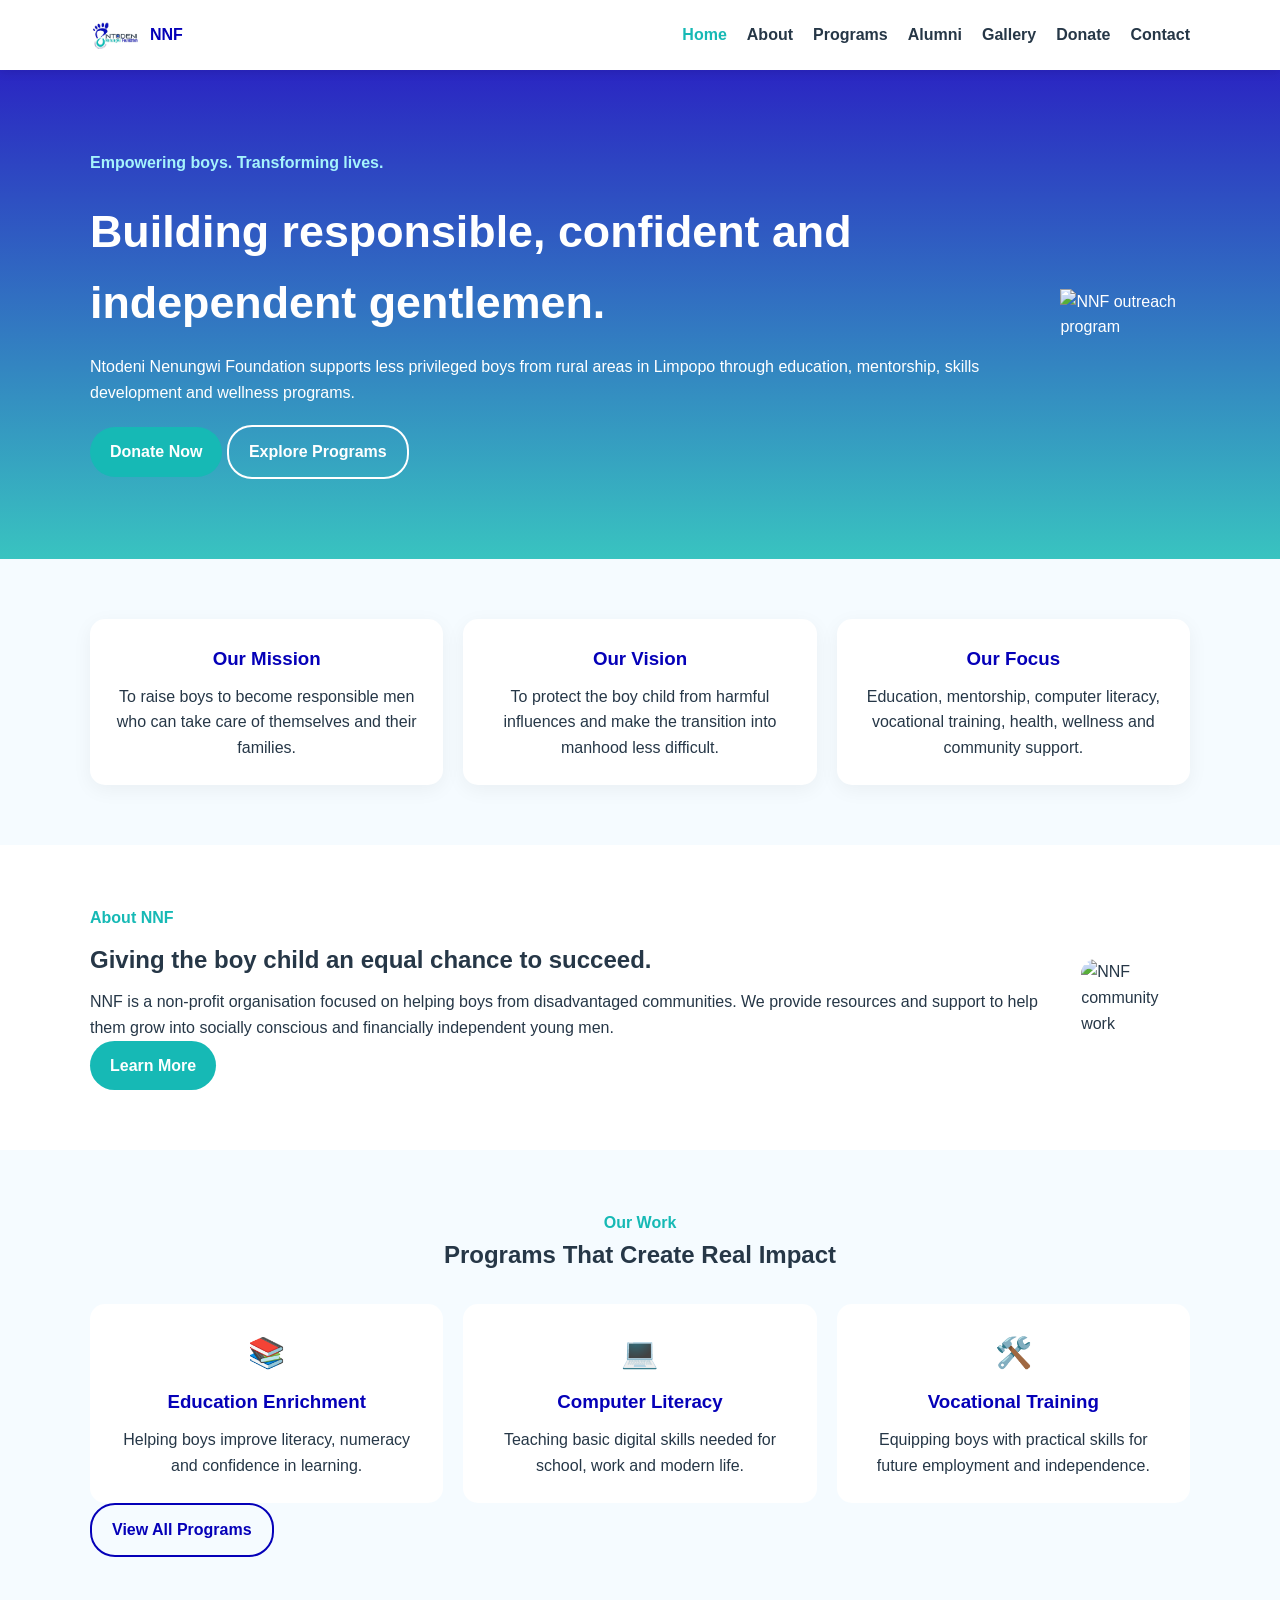
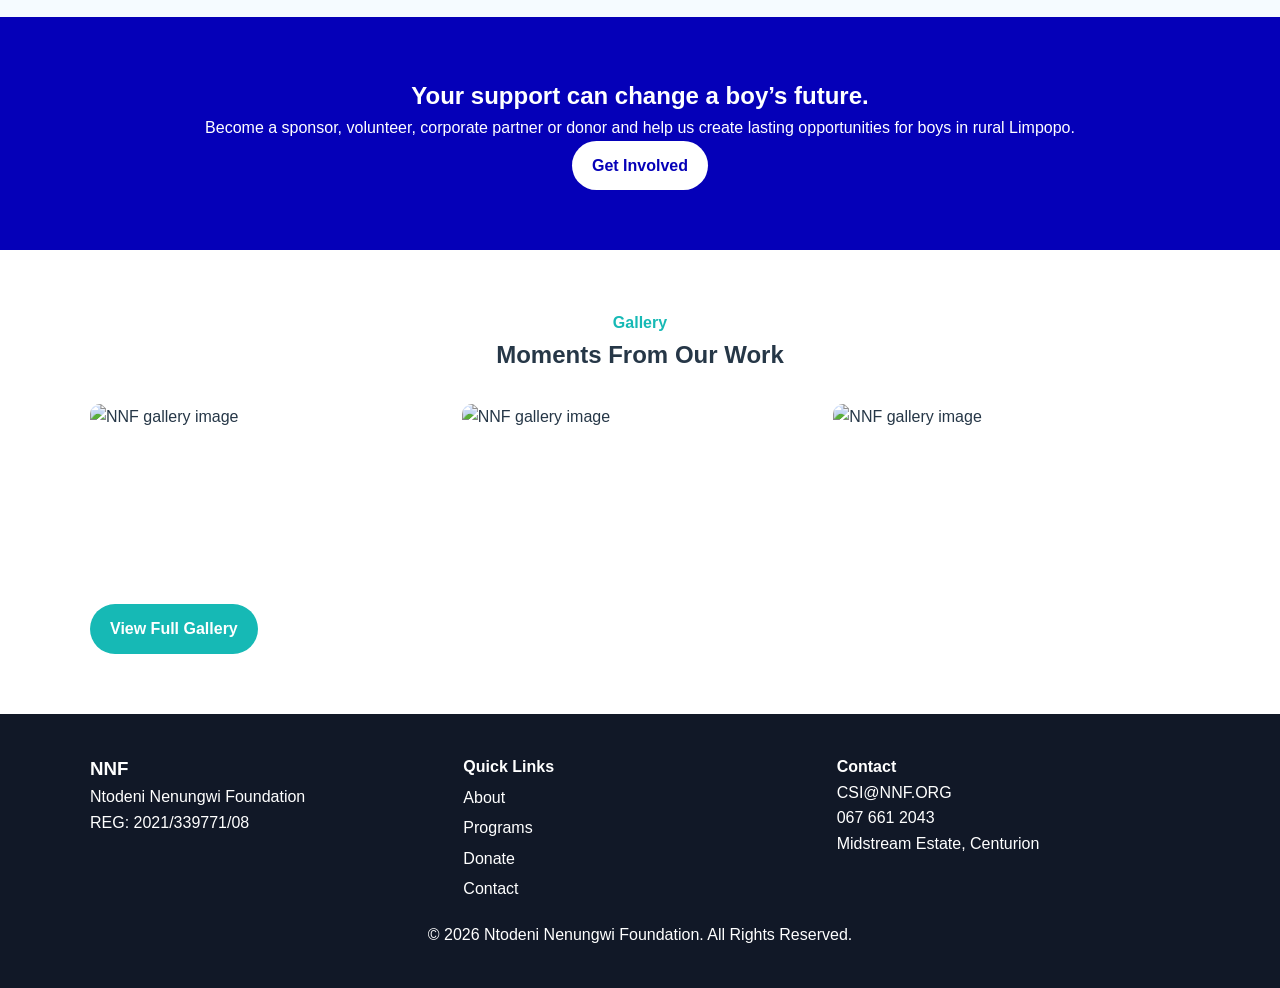
==== index.html @ e8698f86 "Initial NNF website upload" ====
<!DOCTYPE html>
<html lang="en">
<head>
  <meta charset="UTF-8" />
  <meta name="viewport" content="width=device-width, initial-scale=1.0" />
  <title>NNF | Ntodeni Nenungwi Foundation</title>

  <link rel="stylesheet" href="css/style.css" />
</head>
<body>

  <header class="header">
    <div class="container nav-container">
      <a href="index.html" class="logo">
        <img src="images/logo.jpg" alt="NNF Logo">
        <span>NNF</span>
      </a>

      <button class="menu-btn" id="menuBtn">☰</button>

      <nav class="navbar" id="navbar">
        <a href="index.html" class="active">Home</a>
        <a href="about.html">About</a>
        <a href="programs.html">Programs</a>
        <a href="alumni.html">Alumni</a>
        <a href="gallery.html">Gallery</a>
        <a href="donate.html">Donate</a>
        <a href="contact.html">Contact</a>
      </nav>
    </div>
  </header>

  <section class="hero">
    <div class="container hero-content">
      <div class="hero-text">
        <p class="tagline">Empowering boys. Transforming lives.</p>
        <h1>Building responsible, confident and independent gentlemen.</h1>
        <p>
          Ntodeni Nenungwi Foundation supports less privileged boys from rural areas
          in Limpopo through education, mentorship, skills development and wellness programs.
        </p>

        <div class="hero-buttons">
          <a href="donate.html" class="btn primary">Donate Now</a>
          <a href="programs.html" class="btn outline">Explore Programs</a>
        </div>
      </div>

      <div class="hero-image">
        <img src="images/hero.jpg" alt="NNF outreach program">
      </div>
    </div>
  </section>

  <section class="intro">
    <div class="container intro-grid">
      <div class="intro-card">
        <h3>Our Mission</h3>
        <p>To raise boys to become responsible men who can take care of themselves and their families.</p>
      </div>

      <div class="intro-card">
        <h3>Our Vision</h3>
        <p>To protect the boy child from harmful influences and make the transition into manhood less difficult.</p>
      </div>

      <div class="intro-card">
        <h3>Our Focus</h3>
        <p>Education, mentorship, computer literacy, vocational training, health, wellness and community support.</p>
      </div>
    </div>
  </section>

  <section class="about-preview">
    <div class="container split">
      <div>
        <p class="section-label">About NNF</p>
        <h2>Giving the boy child an equal chance to succeed.</h2>
        <p>
          NNF is a non-profit organisation focused on helping boys from disadvantaged
          communities. We provide resources and support to help them grow into socially
          conscious and financially independent young men.
        </p>
        <a href="about.html" class="btn primary">Learn More</a>
      </div>

      <div class="image-box">
        <img src="images/photo1.jpg" alt="NNF community work">
      </div>
    </div>
  </section>

  <section class="programs-preview">
    <div class="container">
      <div class="section-heading">
        <p class="section-label">Our Work</p>
        <h2>Programs That Create Real Impact</h2>
      </div>

      <div class="program-grid">
        <div class="program-card">
          <span>📚</span>
          <h3>Education Enrichment</h3>
          <p>Helping boys improve literacy, numeracy and confidence in learning.</p>
        </div>

        <div class="program-card">
          <span>💻</span>
          <h3>Computer Literacy</h3>
          <p>Teaching basic digital skills needed for school, work and modern life.</p>
        </div>

        <div class="program-card">
          <span>🛠️</span>
          <h3>Vocational Training</h3>
          <p>Equipping boys with practical skills for future employment and independence.</p>
        </div>
      </div>

      <div class="center">
        <a href="programs.html" class="btn outline-dark">View All Programs</a>
      </div>
    </div>
  </section>

  <section class="cta">
    <div class="container">
      <h2>Your support can change a boy’s future.</h2>
      <p>
        Become a sponsor, volunteer, corporate partner or donor and help us create
        lasting opportunities for boys in rural Limpopo.
      </p>
      <a href="donate.html" class="btn light">Get Involved</a>
    </div>
  </section>

  <section class="gallery-preview">
    <div class="container">
      <div class="section-heading">
        <p class="section-label">Gallery</p>
        <h2>Moments From Our Work</h2>
      </div>

      <div class="gallery-grid">
        <img src="images/photo1.jpg" alt="NNF gallery image">
        <img src="images/photo2.jpg" alt="NNF gallery image">
        <img src="images/photo3.jpg" alt="NNF gallery image">
      </div>

      <div class="center">
        <a href="gallery.html" class="btn primary">View Full Gallery</a>
      </div>
    </div>
  </section>

  <footer class="footer">
    <div class="container footer-grid">
      <div>
        <h3>NNF</h3>
        <p>Ntodeni Nenungwi Foundation</p>
        <p>REG: 2021/339771/08</p>
      </div>

      <div>
        <h4>Quick Links</h4>
        <a href="about.html">About</a>
        <a href="programs.html">Programs</a>
        <a href="donate.html">Donate</a>
        <a href="contact.html">Contact</a>
      </div>

      <div>
        <h4>Contact</h4>
        <p>CSI@NNF.ORG</p>
        <p>067 661 2043</p>
        <p>Midstream Estate, Centurion</p>
      </div>
    </div>

    <div class="footer-bottom">
      <p>© <span id="year"></span> Ntodeni Nenungwi Foundation. All Rights Reserved.</p>
    </div>
  </footer>

  <script src="js/script.js"></script>
</body>
</html>
---- css/style.css ----
/* RESET */
* {
  margin: 0;
  padding: 0;
  box-sizing: border-box;
  font-family: "Segoe UI", Arial, sans-serif;
}

body {
  line-height: 1.6;
  color: #263747;
}

/* COLORS */
:root {
  --blue: #0500b8;
  --turquoise: #16b9b5;
  --dark: #1e293b;
  --light: #f5fbff;
}

/* GLOBAL */
.container {
  width: 90%;
  max-width: 1100px;
  margin: auto;
}

img {
  width: 100%;
  display: block;
}

a {
  text-decoration: none;
  color: inherit;
}

/* HEADER */
.header {
  background: white;
  box-shadow: 0 2px 10px rgba(0,0,0,0.1);
  position: sticky;
  top: 0;
  z-index: 1000;
}

.nav-container {
  display: flex;
  justify-content: space-between;
  align-items: center;
  height: 70px;
}

.logo {
  display: flex;
  align-items: center;
  gap: 10px;
  font-weight: bold;
  color: var(--blue);
}

.logo img {
  width: 50px;
}

.navbar {
  display: flex;
  gap: 20px;
}

.navbar a {
  font-weight: 600;
  transition: 0.3s;
}

.navbar a:hover,
.navbar a.active {
  color: var(--turquoise);
}

.menu-btn {
  display: none;
  font-size: 26px;
  background: none;
  border: none;
  cursor: pointer;
}

/* HERO */
.hero {
  background: linear-gradient(rgba(5,0,184,0.85), rgba(22,185,181,0.85)),
              url('../images/hero.jpg') center/cover;
  color: white;
  padding: 80px 0;
}

.hero-content {
  display: flex;
  align-items: center;
  gap: 40px;
}

.hero-text h1 {
  font-size: 2.8rem;
  margin: 15px 0;
}

.hero-text p {
  margin-bottom: 20px;
}

.tagline {
  font-weight: bold;
  color: #a5f3fc;
}

/* BUTTONS */
.btn {
  padding: 12px 20px;
  border-radius: 25px;
  font-weight: bold;
  display: inline-block;
  transition: 0.3s;
}

.primary {
  background: var(--turquoise);
  color: white;
}

.primary:hover {
  background: #0ea5a0;
}

.outline {
  border: 2px solid white;
  color: white;
}

.outline:hover {
  background: white;
  color: var(--blue);
}

.outline-dark {
  border: 2px solid var(--blue);
  color: var(--blue);
}

.outline-dark:hover {
  background: var(--blue);
  color: white;
}

.light {
  background: white;
  color: var(--blue);
}

.light:hover {
  background: #e0f7fa;
}

/* INTRO */
.intro {
  padding: 60px 0;
  background: var(--light);
}

.intro-grid {
  display: grid;
  grid-template-columns: repeat(3, 1fr);
  gap: 20px;
}

.intro-card {
  background: white;
  padding: 25px;
  border-radius: 15px;
  text-align: center;
  box-shadow: 0 5px 20px rgba(0,0,0,0.05);
}

.intro-card h3 {
  color: var(--blue);
  margin-bottom: 10px;
}

/* SPLIT SECTION */
.split {
  display: flex;
  gap: 40px;
  align-items: center;
  padding: 60px 0;
}

.section-label {
  color: var(--turquoise);
  font-weight: bold;
}

.split h2 {
  margin: 10px 0;
}

.image-box img {
  border-radius: 15px;
}

/* PROGRAMS */
.programs-preview {
  padding: 60px 0;
  background: var(--light);
}

.section-heading {
  text-align: center;
  margin-bottom: 30px;
}

.program-grid {
  display: grid;
  grid-template-columns: repeat(3, 1fr);
  gap: 20px;
}

.program-card {
  background: white;
  padding: 25px;
  border-radius: 15px;
  text-align: center;
  transition: 0.3s;
}

.program-card:hover {
  transform: translateY(-5px);
}

.program-card span {
  font-size: 30px;
}

.program-card h3 {
  color: var(--blue);
  margin: 10px 0;
}

/* CTA */
.cta {
  background: var(--blue);
  color: white;
  text-align: center;
  padding: 60px 20px;
}

/* GALLERY */
.gallery-preview {
  padding: 60px 0;
}

.gallery-grid {
  display: grid;
  grid-template-columns: repeat(3, 1fr);
  gap: 15px;
}

.gallery-grid img {
  border-radius: 10px;
  height: 200px;
  object-fit: cover;
}

/* FOOTER */
.footer {
  background: #111827;
  color: white;
  padding: 40px 0;
}

.footer-grid {
  display: grid;
  grid-template-columns: repeat(3, 1fr);
  gap: 20px;
}

.footer a {
  display: block;
  margin-top: 5px;
}

.footer-bottom {
  text-align: center;
  margin-top: 20px;
}

/* RESPONSIVE */
@media (max-width: 900px) {
  .hero-content,
  .split {
    flex-direction: column;
  }

  .intro-grid,
  .program-grid,
  .gallery-grid,
  .footer-grid {
    grid-template-columns: 1fr;
  }

  .navbar {
    display: none;
    flex-direction: column;
    background: white;
    position: absolute;
    top: 70px;
    right: 0;
    width: 200px;
    padding: 20px;
  }

  .navbar.active {
    display: flex;
  }

  .menu-btn {
    display: block;
  }
}
.hidden {
  opacity: 0;
  transform: translateY(25px);
  transition: 0.6s ease;
}

.show {
  opacity: 1;
  transform: translateY(0);
}
.page-hero {
  background: linear-gradient(rgba(5,0,184,0.86), rgba(22,185,181,0.86)),
              url('../images/hero.jpg') center/cover;
  color: white;
  padding: 90px 0;
  text-align: center;
}

.page-hero h1 {
  font-size: 2.8rem;
  margin: 10px 0;
}.full-gallery {
  padding: 60px 0;
  background: var(--light);
}

.gallery-filter {
  display: flex;
  justify-content: center;
  gap: 12px;
  flex-wrap: wrap;
  margin-bottom: 30px;
}

.filter-btn {
  border: 2px solid var(--blue);
  background: white;
  color: var(--blue);
  padding: 10px 18px;
  border-radius: 25px;
  font-weight: bold;
  cursor: pointer;
  transition: 0.3s;
}

.filter-btn:hover,
.filter-btn.active {
  background: var(--blue);
  color: white;
}

.full-gallery-grid {
  display: grid;
  grid-template-columns: repeat(3, 1fr);
  gap: 18px;
}

.full-gallery-grid img {
  height: 260px;
  object-fit: cover;
  border-radius: 15px;
  cursor: pointer;
  transition: 0.3s;
}

.full-gallery-grid img:hover {
  transform: scale(1.03);
}

.full-gallery-grid img.hide {
  display: none;
}

@media (max-width: 900px) {
  .full-gallery-grid {
    grid-template-columns: 1fr;
  }
}.alumni-section {
  padding: 60px 0;
}

.alumni-grid {
  display: grid;
  grid-template-columns: repeat(3, 1fr);
  gap: 25px;
}

.alumni-card {
  background: white;
  border-radius: 18px;
  overflow: hidden;
  box-shadow: 0 8px 25px rgba(0,0,0,0.08);
}

.alumni-card img {
  height: 260px;
  object-fit: cover;
}

.alumni-card div {
  padding: 22px;
}

.alumni-card h3 {
  color: var(--blue);
}

.alumni-role {
  color: var(--turquoise);
  font-weight: bold;
  margin: 6px 0 10px;
}

@media (max-width: 900px) {
  .alumni-grid {
    grid-template-columns: 1fr;
  }
}.donate-section {
  padding: 60px 0;
  background: var(--light);
}

.donate-grid {
  display: grid;
  grid-template-columns: repeat(3, 1fr);
  gap: 25px;
}

.donate-card {
  background: white;
  padding: 30px;
  border-radius: 18px;
  box-shadow: 0 8px 25px rgba(0,0,0,0.08);
  text-align: center;
}

.donate-card h2 {
  color: var(--blue);
  margin-bottom: 10px;
}

.donate-card h3 {
  color: var(--turquoise);
  font-size: 1.6rem;
  margin-bottom: 15px;
}

.donate-card p {
  margin-bottom: 20px;
}

.donate-card.featured {
  background: linear-gradient(135deg, var(--blue), var(--turquoise));
  color: white;
  transform: scale(1.04);
}

.donate-card.featured h2,
.donate-card.featured h3 {
  color: white;
}

.custom-list {
  margin-left: 20px;
}

.custom-list li {
  margin-bottom: 10px;
  font-weight: 500;
}

.bank-section {
  padding: 60px 0;
  background: var(--light);
}

.bank-card {
  max-width: 750px;
  margin: auto;
  background: white;
  padding: 35px;
  border-radius: 18px;
  box-shadow: 0 8px 25px rgba(0,0,0,0.08);
}

.bank-card h2 {
  color: var(--blue);
  margin-bottom: 10px;
}

.bank-details {
  margin: 20px 0;
  padding: 20px;
  border-left: 5px solid var(--turquoise);
  background: #f8ffff;
}

.small-note {
  font-size: 0.9rem;
  color: #64748b;
}

@media (max-width: 900px) {
  .donate-grid {
    grid-template-columns: 1fr;
  }

  .donate-card.featured {
    transform: scale(1);
  }
}.privacy-section {
  padding: 60px 0;
  background: var(--light);
}

.privacy-card {
  background: white;
  padding: 35px;
  border-radius: 18px;
  box-shadow: 0 8px 25px rgba(0,0,0,0.08);
  max-width: 900px;
}

.privacy-card h2,
.privacy-card h3 {
  color: var(--blue);
  margin-bottom: 10px;
}

.privacy-card h3 {
  margin-top: 25px;
}

.privacy-card a {
  color: var(--turquoise);
  font-weight: bold;
}.lightbox {
  display: none;
  position: fixed;
  z-index: 9999;
  inset: 0;
  background: rgba(0, 0, 0, 0.92);
  justify-content: center;
  align-items: center;
  flex-direction: column;
  padding: 20px;
}

.lightbox.active {
  display: flex;
}

.lightbox img {
  max-width: 90%;
  max-height: 78vh;
  object-fit: contain;
  border-radius: 10px;
}

.close-lightbox {
  position: absolute;
  top: 20px;
  right: 35px;
  color: white;
  font-size: 45px;
  cursor: pointer;
}

.download-btn {
  margin-top: 20px;
  background: var(--turquoise);
  color: white;
  padding: 12px 22px;
  border-radius: 25px;
  font-weight: bold;
}

.download-btn:hover {
  background: white;
  color: var(--blue);
}
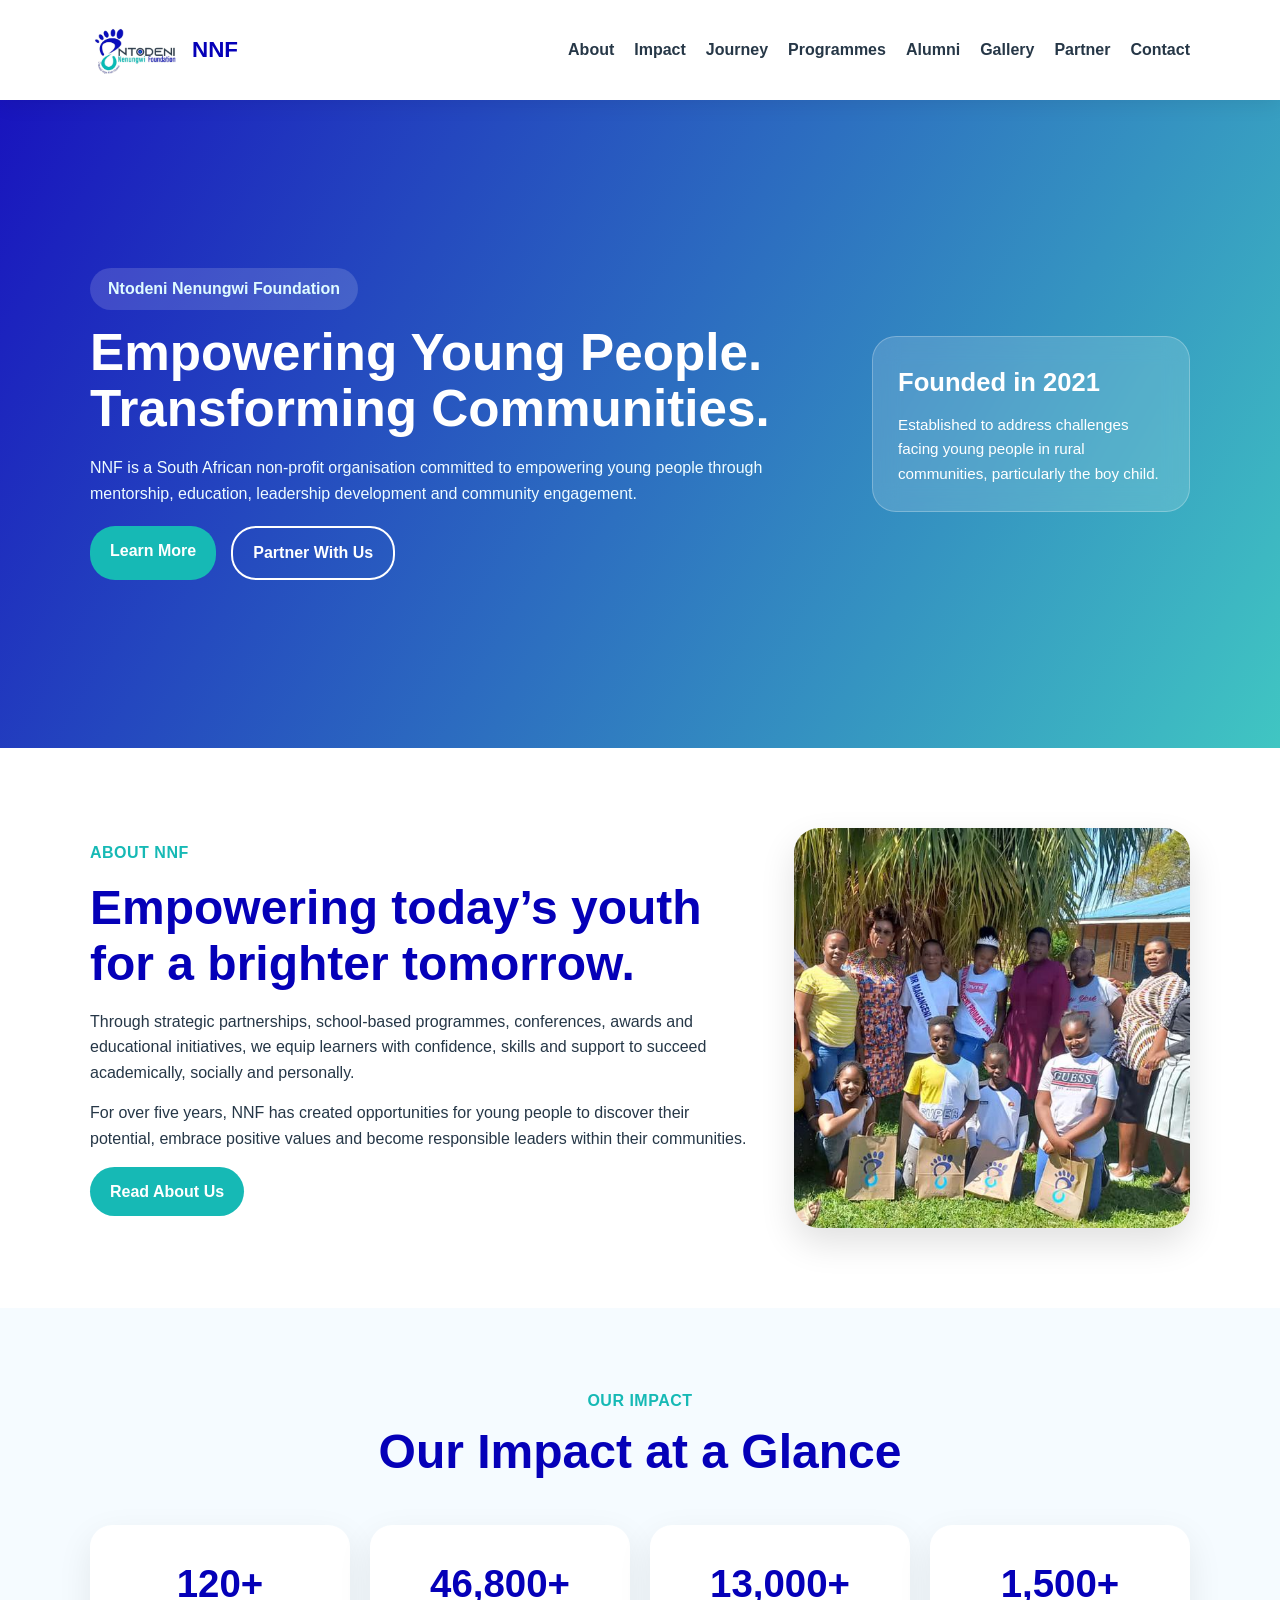
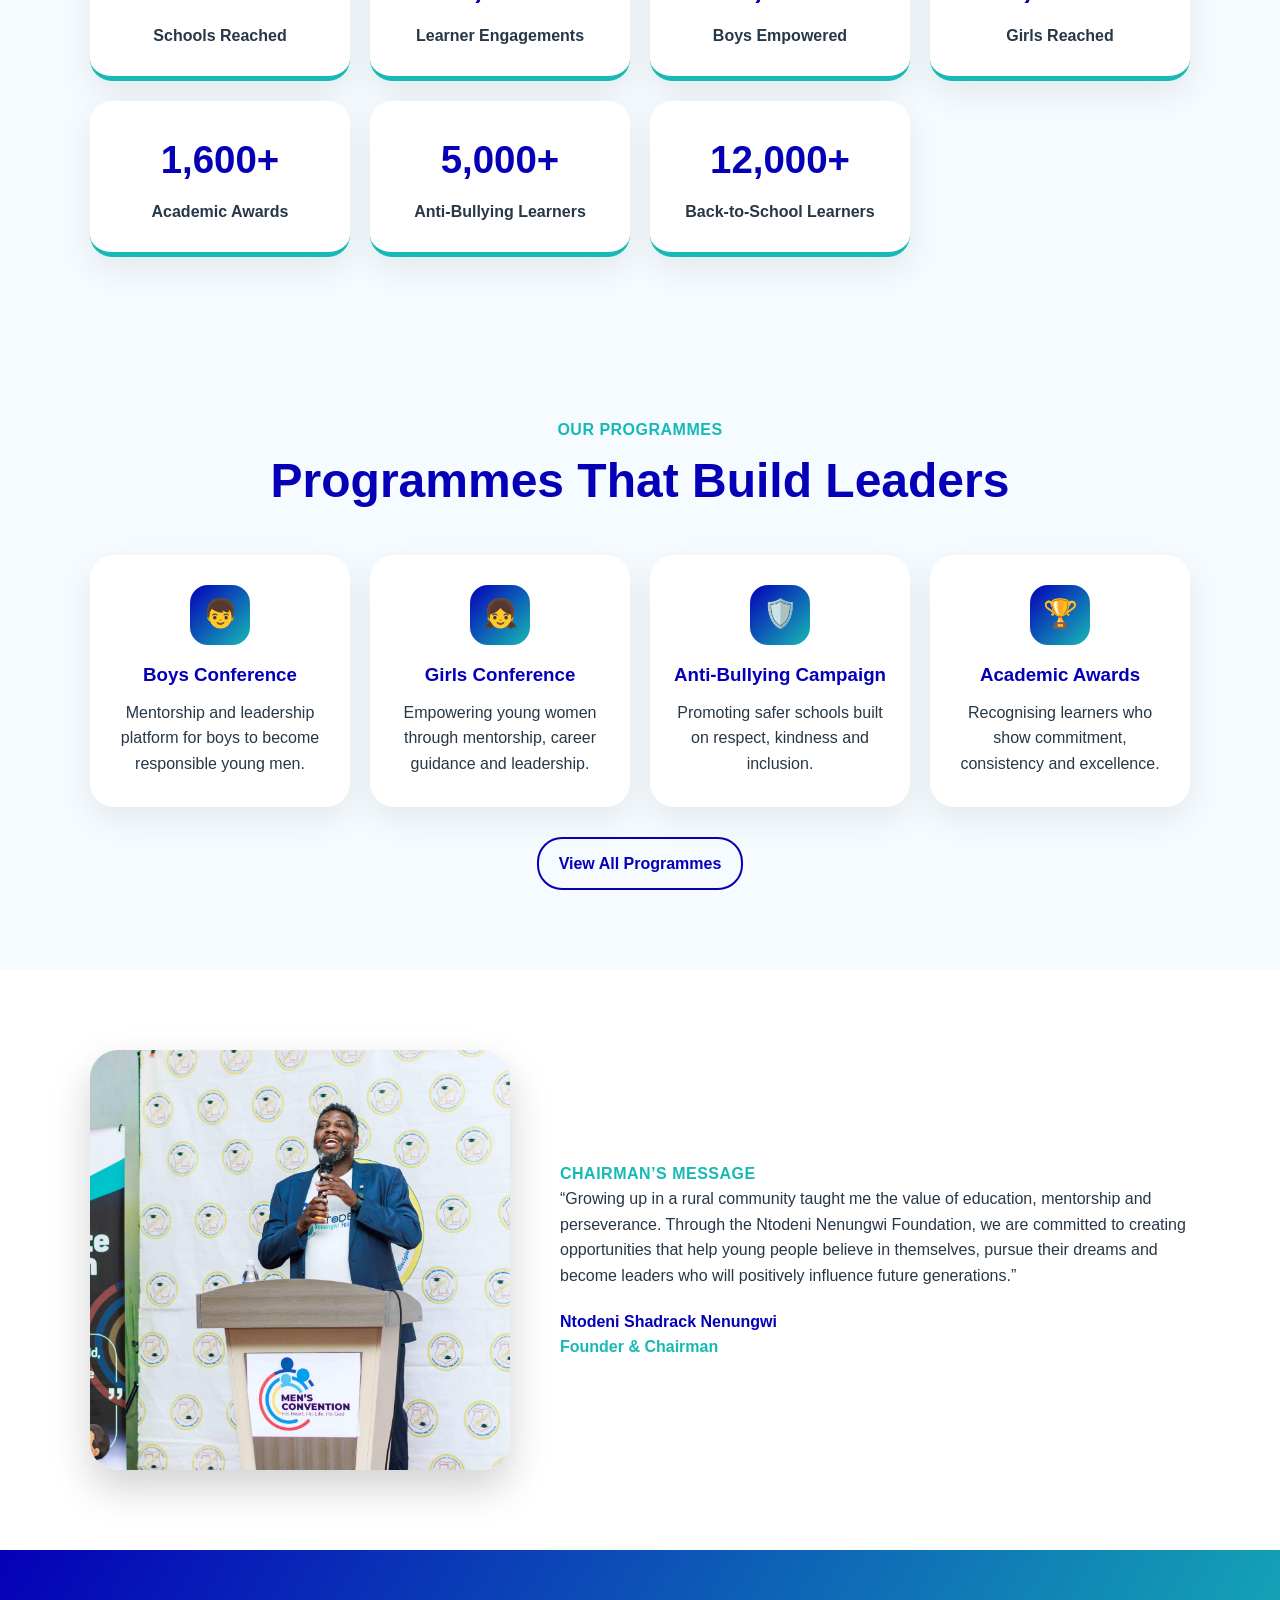
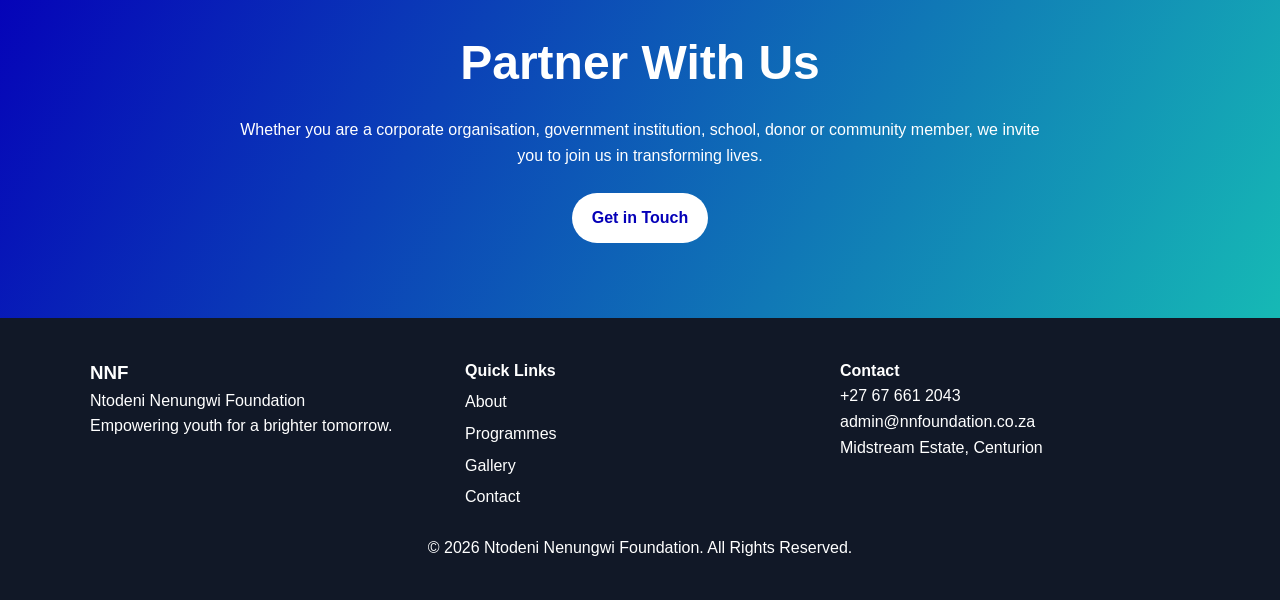
==== commit 12a1d088: "Complete NNF website updates and gallery" ====
--- a/index.html
+++ b/index.html
@@ -4,184 +4,202 @@
   <meta charset="UTF-8" />
   <meta name="viewport" content="width=device-width, initial-scale=1.0" />
   <title>NNF | Ntodeni Nenungwi Foundation</title>
-
   <link rel="stylesheet" href="css/style.css" />
 </head>
 <body>
 
-  <header class="header">
-    <div class="container nav-container">
-      <a href="index.html" class="logo">
-        <img src="images/logo.jpg" alt="NNF Logo">
-        <span>NNF</span>
-      </a>
-
-      <button class="menu-btn" id="menuBtn">☰</button>
-
-      <nav class="navbar" id="navbar">
-        <a href="index.html" class="active">Home</a>
-        <a href="about.html">About</a>
-        <a href="programs.html">Programs</a>
-        <a href="alumni.html">Alumni</a>
-        <a href="gallery.html">Gallery</a>
-        <a href="donate.html">Donate</a>
-        <a href="contact.html">Contact</a>
-      </nav>
-    </div>
-  </header>
-
-  <section class="hero">
-    <div class="container hero-content">
-      <div class="hero-text">
-        <p class="tagline">Empowering boys. Transforming lives.</p>
-        <h1>Building responsible, confident and independent gentlemen.</h1>
-        <p>
-          Ntodeni Nenungwi Foundation supports less privileged boys from rural areas
-          in Limpopo through education, mentorship, skills development and wellness programs.
-        </p>
-
-        <div class="hero-buttons">
-          <a href="donate.html" class="btn primary">Donate Now</a>
-          <a href="programs.html" class="btn outline">Explore Programs</a>
-        </div>
-      </div>
-
-      <div class="hero-image">
-        <img src="images/hero.jpg" alt="NNF outreach program">
-      </div>
-    </div>
-  </section>
-
-  <section class="intro">
-    <div class="container intro-grid">
-      <div class="intro-card">
-        <h3>Our Mission</h3>
-        <p>To raise boys to become responsible men who can take care of themselves and their families.</p>
-      </div>
-
-      <div class="intro-card">
-        <h3>Our Vision</h3>
-        <p>To protect the boy child from harmful influences and make the transition into manhood less difficult.</p>
-      </div>
-
-      <div class="intro-card">
-        <h3>Our Focus</h3>
-        <p>Education, mentorship, computer literacy, vocational training, health, wellness and community support.</p>
-      </div>
-    </div>
-  </section>
-
-  <section class="about-preview">
-    <div class="container split">
-      <div>
-        <p class="section-label">About NNF</p>
-        <h2>Giving the boy child an equal chance to succeed.</h2>
-        <p>
-          NNF is a non-profit organisation focused on helping boys from disadvantaged
-          communities. We provide resources and support to help them grow into socially
-          conscious and financially independent young men.
-        </p>
+<header class="header">
+  <div class="container nav-container">
+    <a href="index.html" class="logo">
+      <img src="images/logo.jpg" alt="NNF Logo">
+      <span>NNF</span>
+    </a>
+
+    <button class="menu-btn" id="menuBtn">☰</button>
+
+    <nav class="navbar" id="navbar">
+      <a href="about.html">About</a>
+      <a href="impact.html">Impact</a>
+      <a href="journey.html">Journey</a>
+      <a href="programs.html">Programmes</a>
+      <a href="alumni.html">Alumni</a>
+      <a href="gallery.html">Gallery</a>
+      <a href="donate.html">Partner</a>
+      <a href="contact.html">Contact</a>
+    </nav>
+  </div>
+</header>
+
+<section class="new-hero">
+  <div class="container new-hero-grid">
+    <div class="new-hero-text">
+      <p class="tagline">Ntodeni Nenungwi Foundation</p>
+      <h1>Empowering Young People. Transforming Communities.</h1>
+      <p>
+        NNF is a South African non-profit organisation committed to empowering
+        young people through mentorship, education, leadership development and
+        community engagement.
+      </p>
+
+      <div class="hero-buttons">
         <a href="about.html" class="btn primary">Learn More</a>
-      </div>
-
-      <div class="image-box">
-        <img src="images/photo1.jpg" alt="NNF community work">
-      </div>
-    </div>
-  </section>
-
-  <section class="programs-preview">
-    <div class="container">
-      <div class="section-heading">
-        <p class="section-label">Our Work</p>
-        <h2>Programs That Create Real Impact</h2>
-      </div>
-
-      <div class="program-grid">
-        <div class="program-card">
-          <span>📚</span>
-          <h3>Education Enrichment</h3>
-          <p>Helping boys improve literacy, numeracy and confidence in learning.</p>
-        </div>
-
-        <div class="program-card">
-          <span>💻</span>
-          <h3>Computer Literacy</h3>
-          <p>Teaching basic digital skills needed for school, work and modern life.</p>
-        </div>
-
-        <div class="program-card">
-          <span>🛠️</span>
-          <h3>Vocational Training</h3>
-          <p>Equipping boys with practical skills for future employment and independence.</p>
-        </div>
-      </div>
-
-      <div class="center">
-        <a href="programs.html" class="btn outline-dark">View All Programs</a>
-      </div>
-    </div>
-  </section>
-
-  <section class="cta">
-    <div class="container">
-      <h2>Your support can change a boy’s future.</h2>
-      <p>
-        Become a sponsor, volunteer, corporate partner or donor and help us create
-        lasting opportunities for boys in rural Limpopo.
-      </p>
-      <a href="donate.html" class="btn light">Get Involved</a>
-    </div>
-  </section>
-
-  <section class="gallery-preview">
-    <div class="container">
-      <div class="section-heading">
-        <p class="section-label">Gallery</p>
-        <h2>Moments From Our Work</h2>
-      </div>
-
-      <div class="gallery-grid">
-        <img src="images/photo1.jpg" alt="NNF gallery image">
-        <img src="images/photo2.jpg" alt="NNF gallery image">
-        <img src="images/photo3.jpg" alt="NNF gallery image">
-      </div>
-
-      <div class="center">
-        <a href="gallery.html" class="btn primary">View Full Gallery</a>
-      </div>
-    </div>
-  </section>
-
-  <footer class="footer">
-    <div class="container footer-grid">
-      <div>
-        <h3>NNF</h3>
-        <p>Ntodeni Nenungwi Foundation</p>
-        <p>REG: 2021/339771/08</p>
-      </div>
-
-      <div>
-        <h4>Quick Links</h4>
-        <a href="about.html">About</a>
-        <a href="programs.html">Programs</a>
-        <a href="donate.html">Donate</a>
-        <a href="contact.html">Contact</a>
-      </div>
-
-      <div>
-        <h4>Contact</h4>
-        <p>CSI@NNF.ORG</p>
-        <p>067 661 2043</p>
-        <p>Midstream Estate, Centurion</p>
-      </div>
-    </div>
-
-    <div class="footer-bottom">
-      <p>© <span id="year"></span> Ntodeni Nenungwi Foundation. All Rights Reserved.</p>
-    </div>
-  </footer>
-
-  <script src="js/script.js"></script>
+        <a href="donate.html" class="btn outline">Partner With Us</a>
+      </div>
+    </div>
+
+    <div class="new-hero-card">
+      <h3>Founded in 2021</h3>
+      <p>
+        Established to address challenges facing young people in rural communities,
+        particularly the boy child.
+      </p>
+    </div>
+  </div>
+</section>
+
+<section class="home-about">
+  <div class="container split">
+    <div>
+      <p class="section-label">About NNF</p>
+      <h2>Empowering today’s youth for a brighter tomorrow.</h2>
+      <p>
+        Through strategic partnerships, school-based programmes, conferences,
+        awards and educational initiatives, we equip learners with confidence,
+        skills and support to succeed academically, socially and personally.
+      </p>
+      <p>
+        For over five years, NNF has created opportunities for young people to
+        discover their potential, embrace positive values and become responsible
+        leaders within their communities.
+      </p>
+      <a href="about.html" class="btn primary">Read About Us</a>
+    </div>
+
+    <div class="image-box">
+      <img src="images/gallery/magazine/WhatsApp Image 2021-11-11 at 18.12.09.jpeg" alt="NNF youth empowerment">
+    </div>
+  </div>
+</section>
+
+<section class="impact-section">
+  <div class="container">
+    <div class="section-heading">
+      <p class="section-label">Our Impact</p>
+      <h2>Our Impact at a Glance</h2>
+    </div>
+
+    <div class="impact-grid">
+      <div class="impact-card"><h3>120+</h3><p>Schools Reached</p></div>
+      <div class="impact-card"><h3>46,800+</h3><p>Learner Engagements</p></div>
+      <div class="impact-card"><h3>13,000+</h3><p>Boys Empowered</p></div>
+      <div class="impact-card"><h3>1,500+</h3><p>Girls Reached</p></div>
+      <div class="impact-card"><h3>1,600+</h3><p>Academic Awards</p></div>
+      <div class="impact-card"><h3>5,000+</h3><p>Anti-Bullying Learners</p></div>
+      <div class="impact-card"><h3>12,000+</h3><p>Back-to-School Learners</p></div>
+    </div>
+  </div>
+</section>
+
+<section class="programs-preview">
+  <div class="container">
+    <div class="section-heading">
+      <p class="section-label">Our Programmes</p>
+      <h2>Programmes That Build Leaders</h2>
+    </div>
+
+    <div class="home-program-grid">
+<div class="home-program-card">
+        <span>👦</span>
+        <h3>Boys Conference</h3>
+        <p>Mentorship and leadership platform for boys to become responsible young men.</p>
+      </div>
+
+      <div class="program-card">
+        <span>👧</span>
+        <h3>Girls Conference</h3>
+        <p>Empowering young women through mentorship, career guidance and leadership.</p>
+      </div>
+
+      <div class="program-card">
+        <span>🛡️</span>
+        <h3>Anti-Bullying Campaign</h3>
+        <p>Promoting safer schools built on respect, kindness and inclusion.</p>
+      </div>
+
+      <div class="program-card">
+        <span>🏆</span>
+        <h3>Academic Awards</h3>
+        <p>Recognising learners who show commitment, consistency and excellence.</p>
+      </div>
+    </div>
+
+    <div class="center">
+      <a href="programs.html" class="btn outline-dark">View All Programmes</a>
+    </div>
+  </div>
+</section>
+
+<section class="chairman-home">
+  <div class="container chairman-home-grid">
+    <div class="chairman-home-img">
+      <img src="images/1002786021.jpg" alt="Ntodeni Shadrack Nenungwi">
+    </div>
+
+    <div>
+      <p class="section-label">Chairman’s Message</p>
+      <p>
+        “Growing up in a rural community taught me the value of education,
+        mentorship and perseverance. Through the Ntodeni Nenungwi Foundation,
+        we are committed to creating opportunities that help young people believe
+        in themselves, pursue their dreams and become leaders who will positively
+        influence future generations.”
+      </p>
+      <h4>Ntodeni Shadrack Nenungwi</h4>
+      <p class="chairman-title">Founder & Chairman</p>
+    </div>
+  </div>
+</section>
+
+<section class="cta">
+  <div class="container">
+    <h2>Partner With Us</h2>
+    <p>
+      Whether you are a corporate organisation, government institution, school,
+      donor or community member, we invite you to join us in transforming lives.
+    </p>
+    <a href="contact.html" class="btn light">Get in Touch</a>
+  </div>
+</section>
+
+<footer class="footer">
+  <div class="container footer-grid">
+    <div>
+      <h3>NNF</h3>
+      <p>Ntodeni Nenungwi Foundation</p>
+      <p>Empowering youth for a brighter tomorrow.</p>
+    </div>
+
+    <div>
+      <h4>Quick Links</h4>
+      <a href="about.html">About</a>
+      <a href="programs.html">Programmes</a>
+      <a href="gallery.html">Gallery</a>
+      <a href="contact.html">Contact</a>
+    </div>
+
+    <div>
+      <h4>Contact</h4>
+      <p>+27 67 661 2043</p>
+      <p>admin@nnfoundation.co.za</p>
+      <p>Midstream Estate, Centurion</p>
+    </div>
+  </div>
+
+  <div class="footer-bottom">
+    <p>© <span id="year"></span> Ntodeni Nenungwi Foundation. All Rights Reserved.</p>
+  </div>
+</footer>
+
+<script src="js/script.js"></script>
 </body>
 </html>
--- a/css/style.css
+++ b/css/style.css
@@ -11,7 +11,6 @@
   color: #263747;
 }
 
-/* COLORS */
 :root {
   --blue: #0500b8;
   --turquoise: #16b9b5;
@@ -19,7 +18,6 @@
   --light: #f5fbff;
 }
 
-/* GLOBAL */
 .container {
   width: 90%;
   max-width: 1100px;
@@ -39,7 +37,7 @@
 /* HEADER */
 .header {
   background: white;
-  box-shadow: 0 2px 10px rgba(0,0,0,0.1);
+  box-shadow: 0 4px 20px rgba(0,0,0,0.08);
   position: sticky;
   top: 0;
   z-index: 1000;
@@ -49,19 +47,26 @@
   display: flex;
   justify-content: space-between;
   align-items: center;
-  height: 70px;
+  height: 100px;
 }
 
 .logo {
   display: flex;
   align-items: center;
-  gap: 10px;
+  gap: 12px;
   font-weight: bold;
   color: var(--blue);
 }
 
 .logo img {
-  width: 50px;
+  width: 90px;
+  height: 90px;
+  object-fit: contain;
+}
+
+.logo span {
+  font-size: 1.4rem;
+  font-weight: 800;
 }
 
 .navbar {
@@ -70,7 +75,7 @@
 }
 
 .navbar a {
-  font-weight: 600;
+  font-weight: 700;
   transition: 0.3s;
 }
 
@@ -81,38 +86,10 @@
 
 .menu-btn {
   display: none;
-  font-size: 26px;
+  font-size: 28px;
   background: none;
   border: none;
   cursor: pointer;
-}
-
-/* HERO */
-.hero {
-  background: linear-gradient(rgba(5,0,184,0.85), rgba(22,185,181,0.85)),
-              url('../images/hero.jpg') center/cover;
-  color: white;
-  padding: 80px 0;
-}
-
-.hero-content {
-  display: flex;
-  align-items: center;
-  gap: 40px;
-}
-
-.hero-text h1 {
-  font-size: 2.8rem;
-  margin: 15px 0;
-}
-
-.hero-text p {
-  margin-bottom: 20px;
-}
-
-.tagline {
-  font-weight: bold;
-  color: #a5f3fc;
 }
 
 /* BUTTONS */
@@ -162,32 +139,107 @@
   background: #e0f7fa;
 }
 
-/* INTRO */
-.intro {
-  padding: 60px 0;
-  background: var(--light);
-}
-
-.intro-grid {
-  display: grid;
-  grid-template-columns: repeat(3, 1fr);
-  gap: 20px;
-}
-
-.intro-card {
-  background: white;
+.tagline {
+  font-weight: bold;
+  color: #a5f3fc;
+}
+
+.section-label {
+  color: var(--turquoise);
+  font-weight: bold;
+  text-transform: uppercase;
+  letter-spacing: 0.5px;
+}
+
+.section-heading {
+  text-align: center;
+  margin-bottom: 35px;
+}
+
+.section-heading h2 {
+  color: var(--blue);
+  font-size: clamp(2rem, 4vw, 3rem);
+}
+
+.center {
+  text-align: center;
+  margin-top: 30px;
+}
+
+/* HOME HERO */
+.new-hero {
+  min-height: 72vh;
+  background:
+    linear-gradient(120deg, rgba(5,0,184,0.92), rgba(22,185,181,0.82)),
+    url("../images/hero.jpg") center/cover no-repeat;
+  color: white;
+  display: flex;
+  align-items: center;
+  padding: 50px 0;
+}
+
+.new-hero-grid {
+  display: grid;
+  grid-template-columns: 1.4fr 0.6fr;
+  gap: 40px;
+  align-items: center;
+}
+
+.new-hero-text {
+  max-width: 720px;
+}
+
+.new-hero-text .tagline {
+  display: inline-block;
+  background: rgba(255,255,255,0.15);
+  color: #dffcff;
+  padding: 8px 18px;
+  border-radius: 30px;
+  margin-bottom: 15px;
+}
+
+.new-hero-text h1 {
+  font-size: clamp(2.2rem, 4vw, 4rem);
+  line-height: 1.1;
+  margin-bottom: 18px;
+  font-weight: 900;
+}
+
+.new-hero-text p {
+  font-size: 1rem;
+  margin-bottom: 20px;
+  color: #eefcff;
+}
+
+.hero-buttons {
+  display: flex;
+  gap: 15px;
+  flex-wrap: wrap;
+}
+
+.new-hero-card {
+  background: rgba(255,255,255,0.15);
+  backdrop-filter: blur(12px);
+  border: 1px solid rgba(255,255,255,0.25);
+  border-radius: 24px;
   padding: 25px;
-  border-radius: 15px;
-  text-align: center;
-  box-shadow: 0 5px 20px rgba(0,0,0,0.05);
-}
-
-.intro-card h3 {
-  color: var(--blue);
+}
+
+.new-hero-card h3 {
+  font-size: 1.6rem;
   margin-bottom: 10px;
 }
 
-/* SPLIT SECTION */
+.new-hero-card p {
+  font-size: 0.95rem;
+}
+
+/* HOME ABOUT */
+.home-about {
+  padding: 80px 0;
+  background: white;
+}
+
 .split {
   display: flex;
   gap: 40px;
@@ -195,151 +247,193 @@
   padding: 60px 0;
 }
 
-.section-label {
-  color: var(--turquoise);
-  font-weight: bold;
-}
-
+.home-about .split {
+  padding: 0;
+}
+
+.home-about h2,
 .split h2 {
-  margin: 10px 0;
+  color: var(--blue);
+  font-size: clamp(2rem, 4vw, 3rem);
+  line-height: 1.15;
+  margin: 12px 0 18px;
+}
+
+.home-about p {
+  margin-bottom: 15px;
 }
 
 .image-box img {
   border-radius: 15px;
 }
 
+.home-about .image-box img {
+  height: 400px;
+  object-fit: cover;
+  border-radius: 25px;
+  box-shadow: 0 15px 35px rgba(0,0,0,0.12);
+}
+
+/* IMPACT */
+.impact-section {
+  padding: 80px 0;
+  background: var(--light);
+}
+
+.impact-grid {
+  display: grid;
+  grid-template-columns: repeat(4, 1fr);
+  gap: 20px;
+}
+
+.impact-card {
+  background: white;
+  padding: 28px 18px;
+  text-align: center;
+  border-radius: 22px;
+  box-shadow: 0 12px 35px rgba(0,0,0,0.08);
+  border-bottom: 5px solid var(--turquoise);
+}
+
+.impact-card h3 {
+  color: var(--blue);
+  font-size: 2.4rem;
+  margin-bottom: 8px;
+}
+
+.impact-card p {
+  font-weight: 700;
+}
+
 /* PROGRAMS */
 .programs-preview {
+  padding: 80px 0;
+  background: var(--light);
+}
+
+.program-grid,
+.home-program-grid {
+  display: grid;
+  grid-template-columns: repeat(4, 1fr);
+  gap: 20px;
+}
+
+.program-card,
+.home-program-card {
+  background: white;
+  padding: 30px 22px;
+  border-radius: 24px;
+  text-align: center;
+  transition: 0.3s;
+  box-shadow: 0 12px 35px rgba(0,0,0,0.08);
+}
+
+.program-card:hover,
+.home-program-card:hover {
+  transform: translateY(-5px);
+}
+
+.program-card span,
+.home-program-card span {
+  width: 60px;
+  height: 60px;
+  display: grid;
+  place-items: center;
+  margin: 0 auto 15px;
+  background: linear-gradient(135deg, var(--blue), var(--turquoise));
+  border-radius: 18px;
+  font-size: 28px;
+}
+
+.program-card h3,
+.home-program-card h3 {
+  color: var(--blue);
+  margin-bottom: 10px;
+}
+
+/* CHAIRMAN HOME */
+.chairman-home {
+  padding: 80px 0;
+  background: white;
+}
+
+.chairman-home-grid {
+  display: grid;
+  grid-template-columns: 0.8fr 1.2fr;
+  gap: 50px;
+  align-items: center;
+}
+
+.chairman-home-img img {
+  height: 420px;
+  object-fit: cover;
+  border-radius: 28px;
+  box-shadow: 0 18px 40px rgba(0,0,0,0.18);
+}
+
+.chairman-home h2 {
+  color: var(--blue);
+  font-size: clamp(2rem, 4vw, 3rem);
+  margin: 12px 0 20px;
+}
+
+.chairman-home h4 {
+  color: var(--blue);
+  margin-top: 20px;
+}
+
+.chairman-title {
+  color: var(--turquoise);
+  font-weight: 800;
+}
+
+/* INTRO */
+.intro {
   padding: 60px 0;
   background: var(--light);
 }
 
-.section-heading {
-  text-align: center;
-  margin-bottom: 30px;
-}
-
-.program-grid {
+.intro-grid {
   display: grid;
   grid-template-columns: repeat(3, 1fr);
-  gap: 20px;
-}
-
-.program-card {
+  gap: 25px;
+}
+
+.intro-card {
   background: white;
   padding: 25px;
-  border-radius: 15px;
-  text-align: center;
-  transition: 0.3s;
-}
-
-.program-card:hover {
-  transform: translateY(-5px);
-}
-
-.program-card span {
-  font-size: 30px;
-}
-
-.program-card h3 {
-  color: var(--blue);
-  margin: 10px 0;
+  border-radius: 18px;
+  text-align: center;
+  box-shadow: 0 8px 25px rgba(0,0,0,0.08);
+}
+
+.intro-card h3 {
+  color: var(--blue);
+  margin-bottom: 10px;
 }
 
 /* CTA */
 .cta {
-  background: var(--blue);
-  color: white;
-  text-align: center;
-  padding: 60px 20px;
-}
-
-/* GALLERY */
-.gallery-preview {
-  padding: 60px 0;
-}
-
-.gallery-grid {
-  display: grid;
-  grid-template-columns: repeat(3, 1fr);
-  gap: 15px;
-}
-
-.gallery-grid img {
-  border-radius: 10px;
-  height: 200px;
-  object-fit: cover;
-}
-
-/* FOOTER */
-.footer {
-  background: #111827;
-  color: white;
-  padding: 40px 0;
-}
-
-.footer-grid {
-  display: grid;
-  grid-template-columns: repeat(3, 1fr);
-  gap: 20px;
-}
-
-.footer a {
-  display: block;
-  margin-top: 5px;
-}
-
-.footer-bottom {
-  text-align: center;
-  margin-top: 20px;
-}
-
-/* RESPONSIVE */
-@media (max-width: 900px) {
-  .hero-content,
-  .split {
-    flex-direction: column;
-  }
-
-  .intro-grid,
-  .program-grid,
-  .gallery-grid,
-  .footer-grid {
-    grid-template-columns: 1fr;
-  }
-
-  .navbar {
-    display: none;
-    flex-direction: column;
-    background: white;
-    position: absolute;
-    top: 70px;
-    right: 0;
-    width: 200px;
-    padding: 20px;
-  }
-
-  .navbar.active {
-    display: flex;
-  }
-
-  .menu-btn {
-    display: block;
-  }
-}
-.hidden {
-  opacity: 0;
-  transform: translateY(25px);
-  transition: 0.6s ease;
-}
-
-.show {
-  opacity: 1;
-  transform: translateY(0);
-}
+  background: linear-gradient(120deg, var(--blue), var(--turquoise));
+  color: white;
+  text-align: center;
+  padding: 75px 20px;
+}
+
+.cta h2 {
+  font-size: clamp(2rem, 4vw, 3rem);
+  margin-bottom: 15px;
+}
+
+.cta p {
+  max-width: 800px;
+  margin: 0 auto 25px;
+}
+
+/* PAGE HERO */
 .page-hero {
   background: linear-gradient(rgba(5,0,184,0.86), rgba(22,185,181,0.86)),
-              url('../images/hero.jpg') center/cover;
+              url("../images/hero.jpg") center/cover;
   color: white;
   padding: 90px 0;
   text-align: center;
@@ -348,7 +442,10 @@
 .page-hero h1 {
   font-size: 2.8rem;
   margin: 10px 0;
-}.full-gallery {
+}
+
+/* GALLERY */
+.full-gallery {
   padding: 60px 0;
   background: var(--light);
 }
@@ -396,179 +493,13 @@
   transform: scale(1.03);
 }
 
-.full-gallery-grid img.hide {
-  display: none;
-}
-
-@media (max-width: 900px) {
-  .full-gallery-grid {
-    grid-template-columns: 1fr;
-  }
-}.alumni-section {
-  padding: 60px 0;
-}
-
-.alumni-grid {
-  display: grid;
-  grid-template-columns: repeat(3, 1fr);
-  gap: 25px;
-}
-
-.alumni-card {
-  background: white;
-  border-radius: 18px;
-  overflow: hidden;
-  box-shadow: 0 8px 25px rgba(0,0,0,0.08);
-}
-
-.alumni-card img {
-  height: 260px;
-  object-fit: cover;
-}
-
-.alumni-card div {
-  padding: 22px;
-}
-
-.alumni-card h3 {
-  color: var(--blue);
-}
-
-.alumni-role {
-  color: var(--turquoise);
-  font-weight: bold;
-  margin: 6px 0 10px;
-}
-
-@media (max-width: 900px) {
-  .alumni-grid {
-    grid-template-columns: 1fr;
-  }
-}.donate-section {
-  padding: 60px 0;
-  background: var(--light);
-}
-
-.donate-grid {
-  display: grid;
-  grid-template-columns: repeat(3, 1fr);
-  gap: 25px;
-}
-
-.donate-card {
-  background: white;
-  padding: 30px;
-  border-radius: 18px;
-  box-shadow: 0 8px 25px rgba(0,0,0,0.08);
-  text-align: center;
-}
-
-.donate-card h2 {
-  color: var(--blue);
-  margin-bottom: 10px;
-}
-
-.donate-card h3 {
-  color: var(--turquoise);
-  font-size: 1.6rem;
-  margin-bottom: 15px;
-}
-
-.donate-card p {
-  margin-bottom: 20px;
-}
-
-.donate-card.featured {
-  background: linear-gradient(135deg, var(--blue), var(--turquoise));
-  color: white;
-  transform: scale(1.04);
-}
-
-.donate-card.featured h2,
-.donate-card.featured h3 {
-  color: white;
-}
-
-.custom-list {
-  margin-left: 20px;
-}
-
-.custom-list li {
-  margin-bottom: 10px;
-  font-weight: 500;
-}
-
-.bank-section {
-  padding: 60px 0;
-  background: var(--light);
-}
-
-.bank-card {
-  max-width: 750px;
-  margin: auto;
-  background: white;
-  padding: 35px;
-  border-radius: 18px;
-  box-shadow: 0 8px 25px rgba(0,0,0,0.08);
-}
-
-.bank-card h2 {
-  color: var(--blue);
-  margin-bottom: 10px;
-}
-
-.bank-details {
-  margin: 20px 0;
-  padding: 20px;
-  border-left: 5px solid var(--turquoise);
-  background: #f8ffff;
-}
-
-.small-note {
-  font-size: 0.9rem;
-  color: #64748b;
-}
-
-@media (max-width: 900px) {
-  .donate-grid {
-    grid-template-columns: 1fr;
-  }
-
-  .donate-card.featured {
-    transform: scale(1);
-  }
-}.privacy-section {
-  padding: 60px 0;
-  background: var(--light);
-}
-
-.privacy-card {
-  background: white;
-  padding: 35px;
-  border-radius: 18px;
-  box-shadow: 0 8px 25px rgba(0,0,0,0.08);
-  max-width: 900px;
-}
-
-.privacy-card h2,
-.privacy-card h3 {
-  color: var(--blue);
-  margin-bottom: 10px;
-}
-
-.privacy-card h3 {
-  margin-top: 25px;
-}
-
-.privacy-card a {
-  color: var(--turquoise);
-  font-weight: bold;
-}.lightbox {
+/* LIGHTBOX */
+.lightbox {
   display: none;
   position: fixed;
   z-index: 9999;
   inset: 0;
-  background: rgba(0, 0, 0, 0.92);
+  background: rgba(0,0,0,0.92);
   justify-content: center;
   align-items: center;
   flex-direction: column;
@@ -604,7 +535,660 @@
   font-weight: bold;
 }
 
-.download-btn:hover {
-  background: white;
-  color: var(--blue);
+/* FOOTER */
+.footer {
+  background: #111827;
+  color: white;
+  padding: 40px 0;
+}
+
+.footer-grid {
+  display: grid;
+  grid-template-columns: repeat(3, 1fr);
+  gap: 25px;
+}
+
+.footer a {
+  display: block;
+  margin-top: 6px;
+}
+
+.footer-bottom {
+  text-align: center;
+  margin-top: 25px;
+}
+
+/* ANIMATION */
+.hidden {
+  opacity: 0;
+  transform: translateY(25px);
+  transition: 0.6s ease;
+}
+
+.show {
+  opacity: 1;
+  transform: translateY(0);
+}
+
+/* RESPONSIVE */
+@media (max-width: 1000px) {
+  .new-hero-grid,
+  .chairman-home-grid {
+    grid-template-columns: 1fr;
+  }
+
+  .impact-grid,
+  .program-grid,
+  .home-program-grid {
+    grid-template-columns: repeat(2, 1fr);
+  }
+}
+
+@media (max-width: 900px) {
+  .nav-container {
+    height: 85px;
+  }
+
+  .logo img {
+    width: 70px;
+    height: 70px;
+  }
+
+  .split {
+    flex-direction: column;
+  }
+
+  .intro-grid,
+  .footer-grid,
+  .full-gallery-grid {
+    grid-template-columns: 1fr;
+  }
+
+  .navbar {
+    display: none;
+    flex-direction: column;
+    background: white;
+    position: absolute;
+    top: 85px;
+    right: 0;
+    width: 230px;
+    padding: 20px;
+    box-shadow: 0 10px 25px rgba(0,0,0,0.12);
+  }
+
+  .navbar.active {
+    display: flex;
+  }
+
+  .menu-btn {
+    display: block;
+  }
+
+  .new-hero {
+    min-height: auto;
+    padding: 60px 0;
+  }
+
+  .new-hero-text h1 {
+    font-size: 2.3rem;
+  }
+}
+
+@media (max-width: 600px) {
+  .impact-grid,
+  .program-grid,
+  .home-program-grid {
+    grid-template-columns: 1fr;
+  }
+
+  .home-about .image-box img,
+  .chairman-home-img img {
+    height: 320px;
+  }
+
+  .logo img {
+    width: 60px;
+    height: 60px;
+  }
+
+  .logo span {
+    font-size: 1.1rem;
+  }
+}/* OUR JOURNEY PAGE */
+
+.timeline-section {
+  padding: 80px 0;
+  background: var(--light);
+}
+
+.timeline-item {
+  display: flex;
+  gap: 30px;
+  margin-bottom: 40px;
+  background: white;
+  padding: 25px;
+  border-radius: 20px;
+  box-shadow: 0 10px 25px rgba(0,0,0,0.08);
+}
+
+.timeline-year {
+  min-width: 140px;
+  font-size: 1.4rem;
+  font-weight: bold;
+  color: white;
+  background: linear-gradient(135deg,var(--blue),var(--turquoise));
+  padding: 15px;
+  border-radius: 15px;
+  text-align: center;
+  height: fit-content;
+}
+
+.timeline-content h3 {
+  color: var(--blue);
+  margin-bottom: 10px;
+}
+
+.timeline-content ul {
+  margin-left: 20px;
+}
+
+.timeline-content li {
+  margin-bottom: 8px;
+}
+
+@media (max-width: 768px) {
+  .timeline-item {
+    flex-direction: column;
+  }
+
+  .timeline-year {
+    width: 100%;
+  }
+}.programmes-page {
+  padding: 80px 0;
+  background: var(--light);
+}
+
+.programmes-grid {
+  display: grid;
+  grid-template-columns: repeat(3, 1fr);
+  gap: 25px;
+}
+
+.programme-card {
+  background: white;
+  padding: 30px;
+  border-radius: 22px;
+  box-shadow: 0 12px 35px rgba(0,0,0,0.08);
+  transition: 0.3s;
+  border-top: 5px solid var(--turquoise);
+}
+
+.programme-card:hover {
+  transform: translateY(-6px);
+}
+
+.programme-card span {
+  font-size: 2.2rem;
+}
+
+.programme-card h3 {
+  color: var(--blue);
+  margin: 15px 0 10px;
+}
+
+@media (max-width: 900px) {
+  .programmes-grid {
+    grid-template-columns: 1fr;
+  }
+}/* PARTNER PAGE */
+
+.partner-section {
+  padding: 80px 0;
+  background: var(--light);
+}
+
+.partner-grid {
+  display: grid;
+  grid-template-columns: repeat(3,1fr);
+  gap: 25px;
+}
+
+.partner-card {
+  background: white;
+  padding: 30px;
+  border-radius: 20px;
+  text-align: center;
+  box-shadow: 0 10px 30px rgba(0,0,0,0.08);
+  transition: 0.3s;
+}
+
+.partner-card:hover {
+  transform: translateY(-8px);
+}
+
+.partner-card span {
+  font-size: 2.5rem;
+}
+
+.partner-card h3 {
+  color: var(--blue);
+  margin: 15px 0;
+}
+
+.partner-cta {
+  background: linear-gradient(
+    135deg,
+    var(--blue),
+    var(--turquoise)
+  );
+  color: white;
+  text-align: center;
+  padding: 90px 20px;
+}
+
+.partner-cta h2 {
+  font-size: 2.8rem;
+  margin-bottom: 20px;
+}
+
+.partner-cta p {
+  max-width: 800px;
+  margin: auto;
+  margin-bottom: 30px;
+}
+
+@media (max-width: 900px) {
+  .partner-grid {
+    grid-template-columns: 1fr;
+  }
+}.success-section {
+  padding: 80px 0;
+  background: var(--light);
+}
+
+.success-hero-card {
+  background: white;
+  border-radius: 28px;
+  padding: 35px;
+  display: grid;
+  grid-template-columns: 1fr 1.1fr;
+  gap: 40px;
+  box-shadow: 0 15px 45px rgba(0,0,0,0.1);
+}
+
+.success-photos {
+  display: grid;
+  grid-template-columns: 1fr 1fr;
+  gap: 18px;
+}
+
+.success-photos img {
+  height: 360px;
+  object-fit: cover;
+  border-radius: 22px;
+  box-shadow: 0 12px 30px rgba(0,0,0,0.12);
+}
+
+.success-photos p {
+  text-align: center;
+  margin-top: 10px;
+  font-weight: 700;
+  color: var(--blue);
+}
+
+.success-content h2 {
+  color: var(--blue);
+  font-size: 2.8rem;
+  margin: 10px 0 18px;
+}
+
+.success-content p {
+  margin-bottom: 14px;
+}
+
+.journey-line {
+  margin-top: 40px;
+  display: grid;
+  grid-template-columns: repeat(5, 1fr);
+  gap: 18px;
+}
+
+.journey-line div {
+  background: white;
+  padding: 22px;
+  border-radius: 18px;
+  text-align: center;
+  border-top: 5px solid var(--turquoise);
+  box-shadow: 0 10px 25px rgba(0,0,0,0.08);
+}
+
+.journey-line h3 {
+  color: var(--blue);
+  margin-bottom: 8px;
+}
+
+.inspiration-section {
+  padding: 80px 0;
+}
+
+.inspiration-card {
+  background: linear-gradient(135deg, var(--blue), var(--turquoise));
+  color: white;
+  padding: 55px;
+  border-radius: 28px;
+  text-align: center;
+  box-shadow: 0 15px 45px rgba(0,0,0,0.12);
+}
+
+.inspiration-card h2 {
+  font-size: 2.6rem;
+  margin-bottom: 22px;
+}
+
+.inspiration-card p {
+  max-width: 900px;
+  margin: 0 auto 15px;
+  font-size: 1.1rem;
+}
+
+@media (max-width: 1000px) {
+  .success-hero-card {
+    grid-template-columns: 1fr;
+  }
+
+  .journey-line {
+    grid-template-columns: repeat(2, 1fr);
+  }
+}
+
+@media (max-width: 650px) {
+  .success-photos {
+    grid-template-columns: 1fr;
+  }
+
+  .success-photos img {
+    height: 330px;
+  }
+
+  .journey-line {
+    grid-template-columns: 1fr;
+  }
+
+  .inspiration-card {
+    padding: 30px;
+  }
+}/* CONTACT PAGE */
+
+.contact-modern {
+  padding: 80px 0;
+  background: var(--light);
+}
+
+.contact-modern-grid {
+  display: grid;
+  grid-template-columns: 1fr 1.2fr;
+  gap: 35px;
+}
+
+.contact-details-box,
+.contact-modern-form {
+  background: white;
+  padding: 35px;
+  border-radius: 24px;
+  box-shadow: 0 12px 35px rgba(0,0,0,0.08);
+}
+
+.contact-details-box h2,
+.contact-modern-form h2 {
+  color: var(--blue);
+  margin-bottom: 20px;
+}
+
+.contact-detail {
+  margin-top: 22px;
+  padding-left: 18px;
+  border-left: 5px solid var(--turquoise);
+}
+
+.contact-detail h3 {
+  color: var(--blue);
+  margin-bottom: 6px;
+}
+
+.contact-detail a {
+  color: var(--turquoise);
+  font-weight: 700;
+}
+
+.contact-modern-form {
+  display: grid;
+  gap: 15px;
+}
+
+.contact-modern-form input,
+.contact-modern-form select,
+.contact-modern-form textarea {
+  width: 100%;
+  padding: 14px;
+  border: 1px solid #d1d5db;
+  border-radius: 14px;
+  font-size: 1rem;
+}
+
+.contact-modern-form textarea {
+  min-height: 150px;
+  resize: vertical;
+}
+
+.contact-modern-form input:focus,
+.contact-modern-form select:focus,
+.contact-modern-form textarea:focus {
+  outline: none;
+  border-color: var(--turquoise);
+}
+
+.map-section {
+  padding: 0 0 80px;
+  background: var(--light);
+}
+
+.map-section iframe {
+  width: 100%;
+  height: 380px;
+  border: 0;
+  border-radius: 24px;
+  box-shadow: 0 12px 35px rgba(0,0,0,0.1);
+}
+
+.whatsapp-btn {
+  position: fixed;
+  right: 22px;
+  bottom: 22px;
+  background: #25d366;
+  color: white;
+  padding: 14px 20px;
+  border-radius: 999px;
+  font-weight: 800;
+  z-index: 9999;
+  box-shadow: 0 10px 30px rgba(0,0,0,0.25);
+}
+
+.whatsapp-btn:hover {
+  background: #1ebe5d;
+}
+
+@media (max-width: 900px) {
+  .contact-modern-grid {
+    grid-template-columns: 1fr;
+  }
+}.gallery-folder-section {
+  padding: 80px 0;
+  background: var(--light);
+}
+
+.gallery-folder-grid {
+  display: grid;
+  grid-template-columns: repeat(3, 1fr);
+  gap: 25px;
+}
+
+.gallery-folder-card {
+  background: white;
+  border-radius: 24px;
+  overflow: hidden;
+  box-shadow: 0 14px 40px rgba(0,0,0,0.1);
+  cursor: pointer;
+  transition: 0.3s;
+}
+
+.gallery-folder-card:hover {
+  transform: translateY(-8px);
+}
+
+.gallery-folder-card img {
+  height: 240px;
+  object-fit: cover;
+}
+
+.gallery-folder-card div {
+  padding: 25px;
+}
+
+.gallery-folder-card h3 {
+  color: var(--blue);
+  margin-bottom: 10px;
+}
+
+.gallery-folder-card span {
+  display: inline-block;
+  margin-top: 12px;
+  color: white;
+  background: var(--turquoise);
+  padding: 8px 14px;
+  border-radius: 20px;
+  font-weight: 800;
+}
+
+.album-view {
+  display: none;
+}
+
+.album-grid {
+  display: grid;
+  grid-template-columns: repeat(4, 1fr);
+  gap: 16px;
+}
+
+.album-grid img {
+  height: 230px;
+  object-fit: cover;
+  border-radius: 16px;
+  cursor: pointer;
+  box-shadow: 0 10px 25px rgba(0,0,0,0.1);
+  transition: 0.3s;
+}
+
+.album-grid img:hover {
+  transform: scale(1.03);
+}
+
+.back-gallery-btn {
+  background: var(--blue);
+  color: white;
+  border: none;
+  padding: 12px 20px;
+  border-radius: 25px;
+  font-weight: 800;
+  cursor: pointer;
+  margin-bottom: 30px;
+}
+
+.gallery-lightbox {
+  display: none;
+  position: fixed;
+  inset: 0;
+  z-index: 99999;
+  background: rgba(0,0,0,0.94);
+  align-items: center;
+  justify-content: center;
+  padding: 25px;
+}
+
+.gallery-lightbox.active {
+  display: flex;
+}
+
+.gallery-lightbox img {
+  max-width: 88%;
+  max-height: 78vh;
+  object-fit: contain;
+  border-radius: 12px;
+}
+
+.lightbox-close {
+  position: absolute;
+  top: 20px;
+  right: 30px;
+  background: none;
+  border: none;
+  color: white;
+  font-size: 48px;
+  cursor: pointer;
+}
+
+.lightbox-nav {
+  position: absolute;
+  top: 50%;
+  transform: translateY(-50%);
+  background: white;
+  color: var(--blue);
+  border: none;
+  width: 52px;
+  height: 52px;
+  border-radius: 50%;
+  font-size: 40px;
+  cursor: pointer;
+}
+
+.lightbox-nav.prev {
+  left: 30px;
+}
+
+.lightbox-nav.next {
+  right: 30px;
+}
+
+.lightbox-download {
+  position: absolute;
+  bottom: 25px;
+  background: var(--turquoise);
+  color: white;
+  padding: 12px 22px;
+  border-radius: 25px;
+  font-weight: 800;
+}
+
+@media (max-width: 1000px) {
+  .gallery-folder-grid,
+  .album-grid {
+    grid-template-columns: repeat(2, 1fr);
+  }
+}
+
+@media (max-width: 650px) {
+  .gallery-folder-grid,
+  .album-grid {
+    grid-template-columns: 1fr;
+  }
+
+  .album-grid img {
+    height: 260px;
+  }
+
+  .lightbox-nav {
+    width: 42px;
+    height: 42px;
+    font-size: 32px;
+  }
 }
